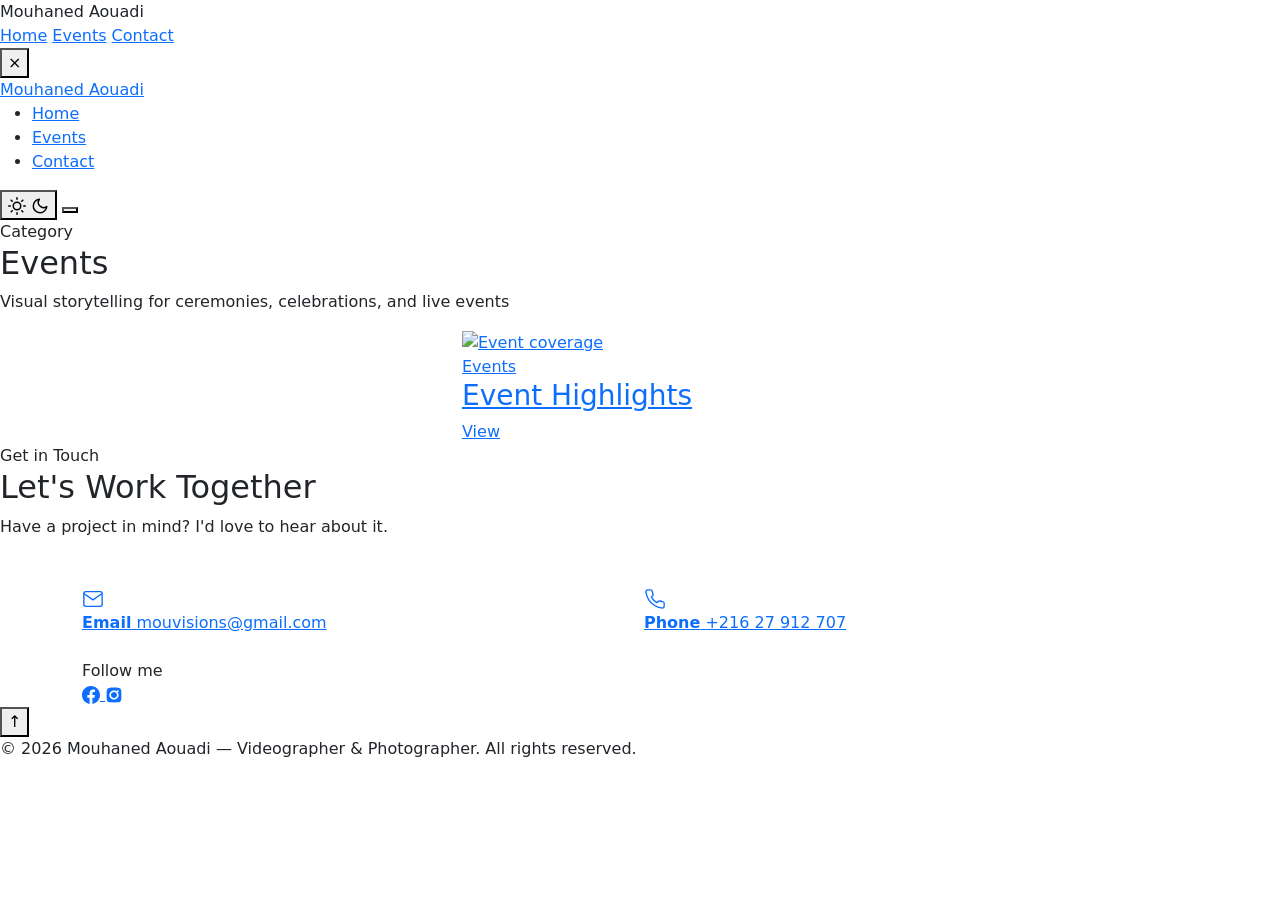
==== events/index.html @ cae4a829 "aaaaaaaa" ====
<!DOCTYPE html>
<html lang="en">

<head>
    <meta charset="UTF-8">
    <meta name="viewport" content="width=device-width, initial-scale=1.0">
    <title>Events — Mouhaned Aouadi</title>
    <meta name="description" content="Events portfolio of Mouhaned Aouadi — videographer and photographer.">
    <link rel="preconnect" href="https://fonts.googleapis.com">
    <link rel="preconnect" href="https://fonts.gstatic.com" crossorigin>
    <link href="https://fonts.googleapis.com/css2?family=Inter:wght@300;400;500;600;700;800&display=swap" rel="stylesheet">
    <link rel="stylesheet" href="https://cdn.jsdelivr.net/npm/bootstrap@5.3.3/dist/css/bootstrap.min.css">
    <link rel="stylesheet" href="style.css">
</head>

<body>
    <div class="theme-transition" id="themeTransition"></div>
    <div class="loading-overlay" id="loadingOverlay">
        <div class="loading-logo">Mouhaned Aouadi</div>
        <div class="loading-bar-container">
            <div class="loading-bar"></div>
        </div>
    </div>

    <div class="mobile-nav" id="mobileNav">
        <a href="./" class="mobile-nav-link">Home</a>
        <a href="#category" class="mobile-nav-link">Events</a>
        <a href="#contact" class="mobile-nav-link">Contact</a>
    </div>

    <!-- Lightbox -->
    <div class="lightbox" id="lightbox" role="dialog" aria-label="Image viewer">
        <button class="lightbox-close" aria-label="Close">&times;</button>
        <img class="lightbox-image" src="" alt="">
    </div>

    <header id="header">
        <nav>
            <a href="./" class="logo" id="logoLink">Mouhaned Aouadi</a>
            <ul class="nav-links">
                <li><a href="./">Home</a></li>
                <li><a href="#category" class="active">Events</a></li>
                <li><a href="#contact">Contact</a></li>
            </ul>
            <div class="nav-right">
                <button class="theme-toggle" id="themeToggle" aria-label="Toggle theme">
                    <svg class="icon-sun" width="18" height="18" viewBox="0 0 24 24" fill="none" stroke="currentColor" stroke-width="2" stroke-linecap="round" stroke-linejoin="round">
                        <circle cx="12" cy="12" r="5"/>
                        <path d="M12 1v2M12 21v2M4.22 4.22l1.42 1.42M18.36 18.36l1.42 1.42M1 12h2M21 12h2M4.22 19.78l1.42-1.42M18.36 5.64l1.42-1.42"/>
                    </svg>
                    <svg class="icon-moon" width="18" height="18" viewBox="0 0 24 24" fill="none" stroke="currentColor" stroke-width="2" stroke-linecap="round" stroke-linejoin="round">
                        <path d="M21 12.79A9 9 0 1 1 11.21 3 7 7 0 0 0 21 12.79z"/>
                    </svg>
                </button>
                <button class="hamburger" id="hamburger" aria-label="Menu">
                    <span></span>
                    <span></span>
                    <span></span>
                </button>
            </div>
        </nav>
    </header>

    <section class="gallery" id="category">
        <div class="section-header">
            <span class="section-label">Category</span>
            <h2 class="section-title">Events</h2>
            <p class="gallery-subtitle">Visual storytelling for ceremonies, celebrations, and live events</p>
        </div>

        <div class="container">
            <div class="row row-cols-1 row-cols-md-2 row-cols-lg-3 g-4 justify-content-center">
                <div class="col">
                    <div class="gallery-item">
                        <a href="#" class="gallery-link">
                            <div class="gallery-image-container">
                                <img src="https://i.pinimg.com/736x/38/4c/81/384c819f07364daa882339e1074dc374.jpg" alt="Event coverage"
                                    loading="lazy">
                                <div class="photo-badge">Events</div>
                            </div>
                            <div class="gallery-info">
                                <h3>Event Highlights</h3>
                                <div class="gallery-button">View</div>
                            </div>
                        </a>
                    </div>
                </div>
            </div>
        </div>
    </section>

    <section class="contact" id="contact">
        <div class="contact-content">
            <div class="section-header" style="margin-bottom: 3rem;">
                <span class="section-label">Get in Touch</span>
                <h2 class="section-title">Let's Work Together</h2>
                <p class="gallery-subtitle">Have a project in mind? I'd love to hear about it.</p>
            </div>
        </div>
        <div class="container">
            <div class="row row-cols-1 row-cols-sm-2 row-cols-lg-2 g-2 justify-content-center mb-4">
                <div class="col">
                    <a href="mailto:mouvisions@gmail.com" class="contact-card-link">
                        <div class="contact-card">
                            <div class="contact-card-icon">
                                <svg width="22" height="22" viewBox="0 0 24 24" fill="none" stroke="currentColor" stroke-width="1.5">
                                    <path d="M4 4h16c1.1 0 2 .9 2 2v12c0 1.1-.9 2-2 2H4c-1.1 0-2-.9-2-2V6c0-1.1.9-2 2-2z" />
                                    <polyline points="22,6 12,13 2,6" />
                                </svg>
                            </div>
                            <div class="contact-card-text">
                                <strong>Email</strong>
                                <span>mouvisions@gmail.com</span>
                            </div>
                        </div>
                    </a>
                </div>
                <div class="col">
                    <a href="tel:+21627912707" class="contact-card-link">
                        <div class="contact-card">
                            <div class="contact-card-icon">
                                <svg width="22" height="22" viewBox="0 0 24 24" fill="none" stroke="currentColor" stroke-width="1.5">
                                    <path d="M22 16.92v3a2 2 0 0 1-2.18 2 19.79 19.79 0 0 1-8.63-3.07 19.5 19.5 0 0 1-6-6 19.79 19.79 0 0 1-3.07-8.67A2 2 0 0 1 4.11 2h3a2 2 0 0 1 2 1.72 12.84 12.84 0 0 0 .7 2.81 2 2 0 0 1-.45 2.11L8.09 9.91a16 16 0 0 0 6 6l1.27-1.27a2 2 0 0 1 2.11-.45 12.84 12.84 0 0 0 2.81.7A2 2 0 0 1 22 16.92z" />
                                </svg>
                            </div>
                            <div class="contact-card-text">
                                <strong>Phone</strong>
                                <span>+216 27 912 707</span>
                            </div>
                        </div>
                    </a>
                </div>
            </div>
            <div class="contact-social-row">
                <span>Follow me</span>
                <div class="contact-social-icons">
                    <a href="https://www.facebook.com/profile.php?id=100044547484565" class="social-link facebook" title="Facebook" target="_blank" rel="noopener">
                        <svg width="18" height="18" viewBox="0 0 24 24" fill="currentColor">
                            <path d="M24 12.073c0-6.627-5.373-12-12-12s-12 5.373-12 12c0 5.99 4.388 10.954 10.125 11.854v-8.385H7.078v-3.47h3.047V9.43c0-3.007 1.792-4.669 4.533-4.669 1.312 0 2.686.235 2.686.235v2.953H15.83c-1.491 0-1.956.925-1.956 1.874v2.25h3.328l-.532 3.47h-2.796v8.385C19.612 23.027 24 18.062 24 12.073z" />
                        </svg>
                    </a>
                    <a href="https://www.instagram.com/mouhanedaouadi/" class="social-link instagram" title="Instagram" target="_blank" rel="noopener">
                        <svg width="18" height="18" viewBox="0 0 24 24" fill="currentColor">
                            <path d="M12 2.163c3.204 0 3.584.012 4.85.07 3.252.148 4.771 1.691 4.919 4.919.058 1.265.069 1.645.069 4.849 0 3.205-.012 3.584-.069 4.849-.149 3.225-1.664 4.771-4.919 4.919-1.266.058-1.644.07-4.85.07-3.204 0-3.584-.012-4.849-.07-3.26-.149-4.771-1.699-4.919-4.92-.058-1.265-.07-1.644-.07-4.849 0-3.204.013-3.583.07-4.849.149-3.227 1.664-4.771 4.919-4.919 1.266-.057 1.645-.069 4.849-.069zM12 5.838c-3.403 0-6.162 2.759-6.162 6.162S8.597 18.163 12 18.163 18.163 15.403 18.163 12 15.403 5.838 12 5.838zM12 16c-2.209 0-4-1.791-4-4s1.791-4 4-4 4 1.791 4 4-1.791 4-4 4zm4.756-10.327c-.796 0-1.44.645-1.44 1.44s.644 1.44 1.44 1.44c.795 0 1.44-.645 1.44-1.44s-.645-1.44-1.44-1.44z" />
                        </svg>
                    </a>
                </div>
            </div>
        </div>
    </section>

    <div class="toast" id="toast"></div>
    <button class="scroll-top" id="scrollTop" aria-label="Back to top">↑</button>

    <footer>
        <p>&copy; 2026 <span>Mouhaned Aouadi</span> — Videographer &amp; Photographer. All rights reserved.</p>
    </footer>

    <script src="https://cdn.jsdelivr.net/npm/bootstrap@5.3.3/dist/js/bootstrap.bundle.min.js"></script>
    <script src="main.js" defer></script>
</body>

</html>
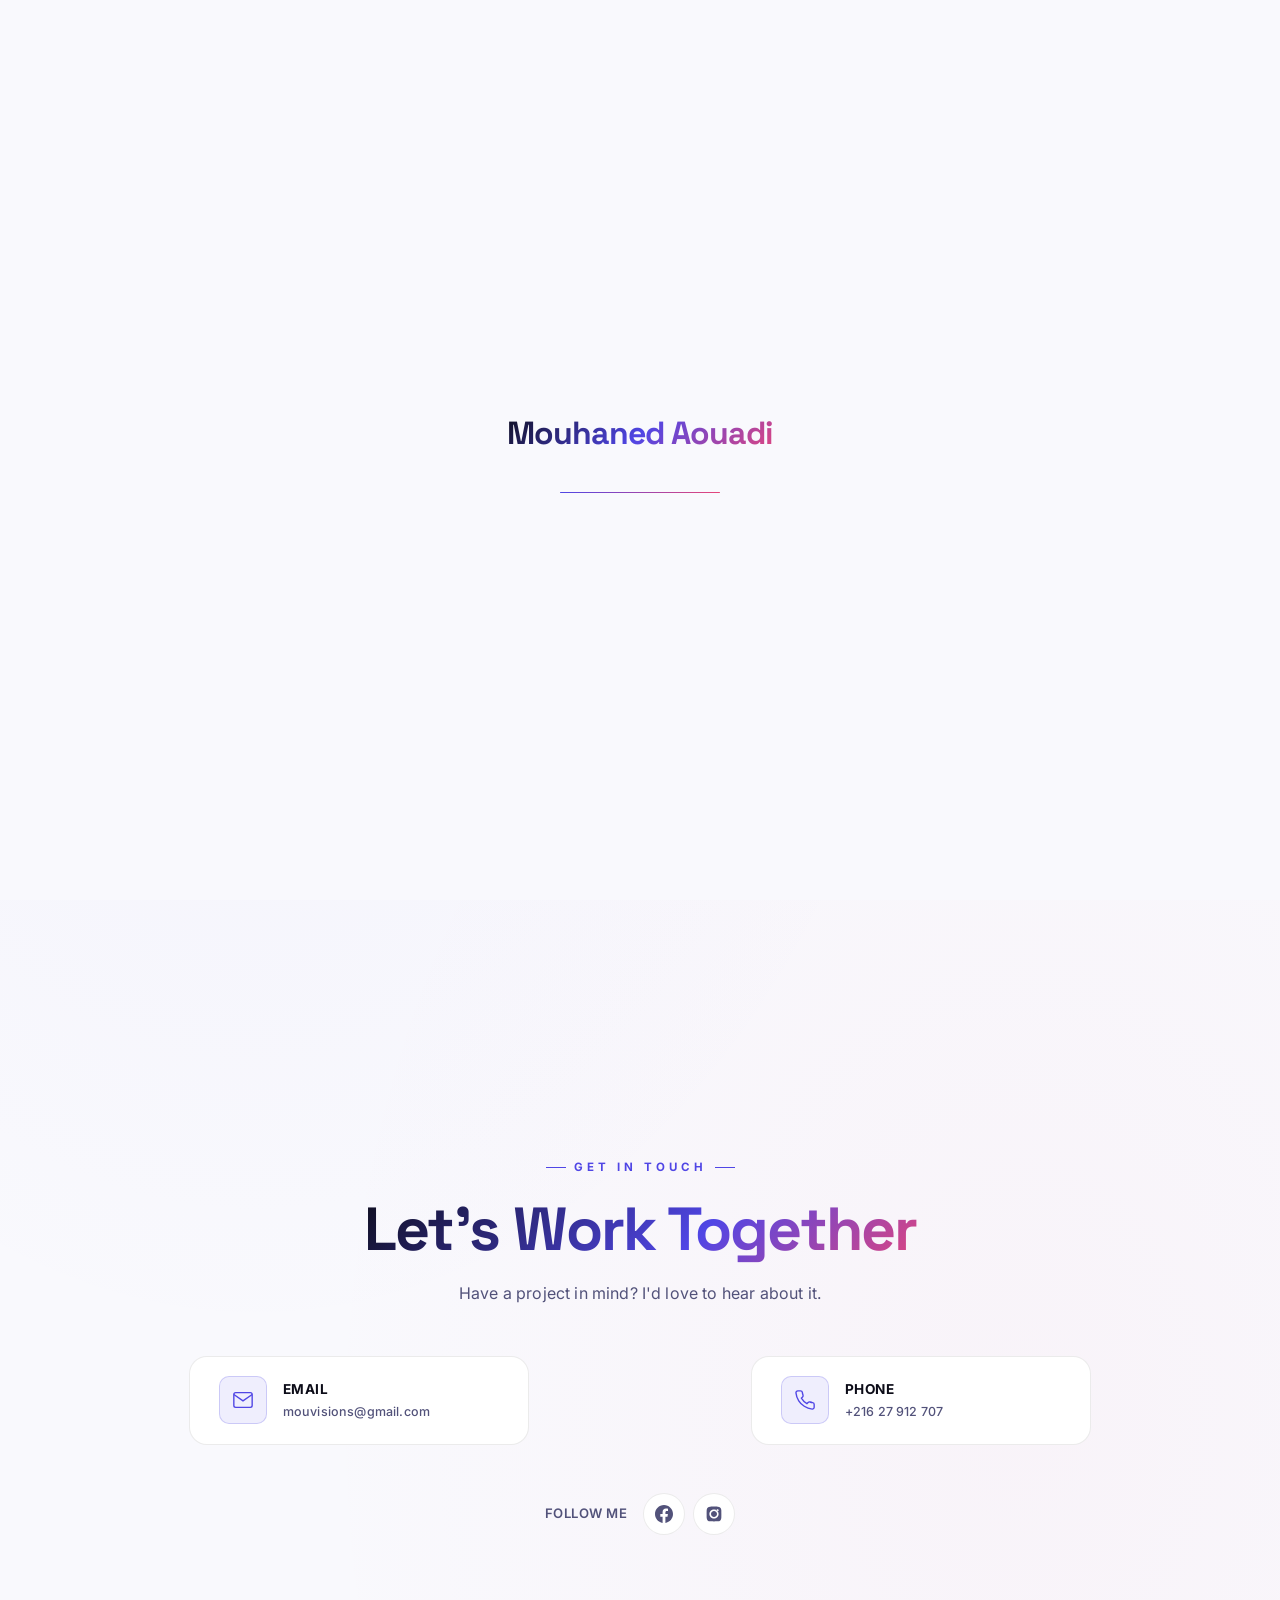
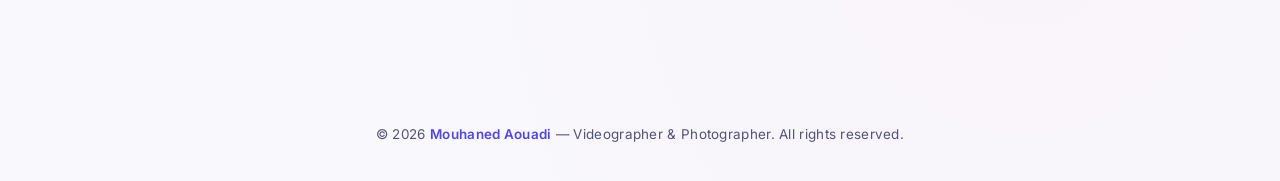
==== commit 3f3ed024: "66" ====
--- a/events/index.html
+++ b/events/index.html
@@ -10,7 +10,7 @@
     <link rel="preconnect" href="https://fonts.gstatic.com" crossorigin>
     <link href="https://fonts.googleapis.com/css2?family=Inter:wght@300;400;500;600;700;800&display=swap" rel="stylesheet">
     <link rel="stylesheet" href="https://cdn.jsdelivr.net/npm/bootstrap@5.3.3/dist/css/bootstrap.min.css">
-    <link rel="stylesheet" href="style.css">
+    <link rel="stylesheet" href="/style.css">
 </head>
 
 <body>
@@ -157,7 +157,7 @@
     </footer>
 
     <script src="https://cdn.jsdelivr.net/npm/bootstrap@5.3.3/dist/js/bootstrap.bundle.min.js"></script>
-    <script src="main.js" defer></script>
+    <script src="/main.js" defer></script>
 </body>
 
 </html>
--- a/style.css
+++ b/style.css
@@ -0,0 +1,1802 @@
+﻿@import url('https://fonts.googleapis.com/css2?family=Inter:wght@300;400;500;600;700;800;900&family=Space+Grotesk:wght@400;500;600;700&display=swap');
+
+*,
+*::before,
+*::after {
+    margin: 0;
+    padding: 0;
+    box-sizing: border-box;
+}
+
+:root {
+    --bg-primary: #000000;
+    --bg-secondary: #0a0f1a;
+    --bg-card: rgba(7, 11, 18, 0.65);
+    --bg-glass: rgba(7, 11, 18, 0.65);
+    --bg-gradient: linear-gradient(135deg, #0a0f1a 0%, #000000 100%);
+    --bg-card-gradient: linear-gradient(135deg, rgba(10, 15, 26, 0.55), var(--bg-card) 45%);
+    --text-primary: #eeeef8;
+    --text-secondary: #72728e;
+    --text-muted: #38384e;
+    --accent: #6C63FF;
+    --accent-hover: #8b85ff;
+    --accent-glow: rgba(108, 99, 255, 0.45);
+    --accent-soft: rgba(108, 99, 255, 0.1);
+    --accent-2: #ff6b9d;
+    --accent-2-glow: rgba(255, 107, 157, 0.35);
+    --border: rgba(255, 255, 255, 0.065);
+    --border-accent: rgba(108, 99, 255, 0.38);
+    --shadow: rgba(0, 0, 0, 0.85);
+    --transition: 0.42s cubic-bezier(0.25, 0.46, 0.45, 0.94);
+    --transition-fast: 0.28s cubic-bezier(0.25, 0.46, 0.45, 0.94);
+    --transition-spring: 0.65s cubic-bezier(0.34, 1.56, 0.64, 1);
+    --ease-smooth: cubic-bezier(0.22, 1, 0.36, 1);
+    --radius: 18px;
+    --radius-sm: 10px;
+    --radius-lg: 28px;
+}
+
+.light-mode {
+    --bg-primary: #f9f9fd;
+    --bg-secondary: #f1f1f8;
+    --bg-card: #ffffff;
+    --bg-glass: rgba(249, 249, 253, 0.85);
+    --bg-gradient: radial-gradient(ellipse at 20% 20%, rgba(80, 70, 229, 0.04) 0%, transparent 50%),
+                   radial-gradient(ellipse at 80% 80%, rgba(230, 69, 122, 0.03) 0%, transparent 50%),
+                   var(--bg-primary);
+    --bg-card-gradient: var(--bg-card);
+    --text-primary: #0c0c18;
+    --text-secondary: #52527a;
+    --text-muted: #a8a8c0;
+    --accent: #5046e5;
+    --accent-hover: #6C63FF;
+    --accent-glow: rgba(80, 70, 229, 0.28);
+    --accent-soft: rgba(80, 70, 229, 0.09);
+    --accent-2: #e6457a;
+    --accent-2-glow: rgba(230, 69, 122, 0.22);
+    --border: rgba(0, 0, 0, 0.08);
+    --border-accent: rgba(80, 70, 229, 0.22);
+    --shadow: rgba(0, 0, 0, 0.1);
+}
+
+.light-mode .logo {
+    color: #0c0c18;
+}
+
+.light-mode .nav-links a {
+    text-shadow: none;
+}
+
+.light-mode .nav-links a:hover {
+    background: rgba(80, 70, 229, 0.08);
+    color: #0c0c18;
+}
+
+.light-mode .nav-links a.active {
+    color: #ffffff;
+    background: var(--accent);
+    box-shadow: 0 4px 20px var(--accent-glow);
+}
+
+html {
+    scroll-behavior: smooth;
+    scroll-padding-top: 80px;
+}
+
+body {
+    font-family: 'Inter', -apple-system, BlinkMacSystemFont, sans-serif;
+    background: var(--bg-gradient);
+    color: var(--text-primary);
+    line-height: 1.65;
+    overflow-x: hidden;
+    transition: background-color 0.7s cubic-bezier(0.22, 1, 0.36, 1), color 0.7s cubic-bezier(0.22, 1, 0.36, 1);
+    -webkit-font-smoothing: antialiased;
+    -moz-osx-font-smoothing: grayscale;
+    letter-spacing: 0.01em;
+}
+
+/* ── NOISE TEXTURE OVERLAY ── */
+body::before {
+    content: '';
+    position: fixed;
+    inset: 0;
+    background-image: url("data:image/svg+xml,%3Csvg viewBox='0 0 256 256' xmlns='http://www.w3.org/2000/svg'%3E%3Cfilter id='noise'%3E%3CfeTurbulence type='fractalNoise' baseFrequency='0.9' numOctaves='4' stitchTiles='stitch'/%3E%3C/filter%3E%3Crect width='100%25' height='100%25' filter='url(%23noise)' opacity='0.04'/%3E%3C/svg%3E");
+    pointer-events: none;
+    z-index: 9999;
+    opacity: 0.4;
+}
+
+/* ── GLOBAL GRID BACKGROUND ── */
+body::after {
+    content: '';
+    position: fixed;
+    inset: 0;
+    background-image:
+        linear-gradient(rgba(108, 99, 255, 0.03) 1px, transparent 1px),
+        linear-gradient(90deg, rgba(108, 99, 255, 0.03) 1px, transparent 1px);
+    background-size: 80px 80px;
+    pointer-events: none;
+    z-index: 0;
+}
+
+@media (hover: none) and (pointer: coarse) {
+    .gallery-item:hover,
+    .service-card:hover,
+    .social-link:hover,
+    .contact-link:hover,
+    .contact-card:hover {
+        transform: none;
+    }
+    .gallery-item:active {
+        transform: scale(0.98);
+    }
+}
+
+/* ── LOADING ── */
+.loading-overlay {
+    position: fixed;
+    inset: 0;
+    background: var(--bg-primary);
+    display: flex;
+    flex-direction: column;
+    align-items: center;
+    justify-content: center;
+    z-index: 99990;
+    transition: opacity 0.6s ease, visibility 0.6s;
+    gap: 2rem;
+}
+
+.loading-overlay.hidden {
+    opacity: 0;
+    visibility: hidden;
+    pointer-events: none;
+}
+
+.loading-logo {
+    font-family: 'Space Grotesk', sans-serif;
+    font-size: 2rem;
+    font-weight: 700;
+    background: linear-gradient(135deg, var(--text-primary) 0%, var(--accent) 50%, var(--accent-2) 100%);
+    -webkit-background-clip: text;
+    -webkit-text-fill-color: transparent;
+    background-clip: text;
+    letter-spacing: -1px;
+}
+
+.loading-bar-container {
+    width: 160px;
+    height: 1px;
+    background: var(--border);
+    border-radius: 2px;
+    overflow: hidden;
+}
+
+.loading-bar {
+    height: 100%;
+    width: 100%;
+    background: linear-gradient(90deg, var(--accent), var(--accent-2));
+}
+
+/* ── HEADER (Liquid Glass) ── */
+header {
+    position: fixed;
+    top: 0;
+    left: 0;
+    right: 0;
+    z-index: 1000;
+    padding: 1.1rem 0;
+    transition: padding var(--transition);
+    will-change: padding;
+}
+
+/* Card-style substrate */
+header::before {
+    content: '';
+    position: absolute;
+    inset: 0;
+    background: var(--bg-card-gradient);
+    border-bottom: 1px solid var(--border);
+    z-index: -2;
+}
+
+header.scrolled {
+    padding: 0.65rem 0;
+}
+
+header.scrolled::before {
+    border-bottom-color: var(--border-accent);
+    box-shadow: 0 4px 30px rgba(0, 0, 0, 0.12);
+}
+
+nav {
+    max-width: 1200px;
+    margin: 0 auto;
+    display: flex;
+    justify-content: space-between;
+    align-items: center;
+    padding: 0 2.5rem;
+    gap: 1rem;
+    position: relative;
+    z-index: 1;
+}
+
+.logo {
+    font-family: 'Space Grotesk', sans-serif;
+    font-size: 1.45rem;
+    font-weight: 800;
+    color: var(--text-primary);
+    text-decoration: none;
+    letter-spacing: -0.6px;
+    flex-shrink: 0;
+    transition: filter 0.35s cubic-bezier(0.25, 0.46, 0.45, 0.94),
+                transform 0.35s cubic-bezier(0.25, 0.46, 0.45, 0.94);
+    text-shadow: 0 0 20px rgba(0, 0, 0, 0.3);
+}
+
+.logo:hover {
+    filter: drop-shadow(0 0 20px var(--accent-glow));
+    transform: translateY(-2px) scale(1.04);
+}
+
+.nav-links {
+    display: flex;
+    list-style: none;
+    gap: 0.25rem;
+    align-items: center;
+}
+
+.nav-links a {
+    color: var(--text-secondary);
+    text-decoration: none;
+    font-weight: 500;
+    font-size: 0.9rem;
+    padding: 0.5rem 1.1rem;
+    transition: color var(--transition), background var(--transition);
+    letter-spacing: 0.1px;
+    text-shadow: 0 1px 8px rgba(0, 0, 0, 0.15);
+    border-radius: 50px;
+}
+
+.nav-links a:hover {
+    color: var(--text-primary);
+    background: var(--accent-soft);
+}
+
+.nav-links a.active {
+    color: #ffffff;
+    background: var(--accent);
+    box-shadow: 0 4px 20px var(--accent-glow);
+}
+
+.nav-right {
+    display: flex;
+    align-items: center;
+    gap: 0.75rem;
+}
+
+.theme-toggle {
+    display: flex;
+    align-items: center;
+    justify-content: center;
+    width: 38px;
+    height: 38px;
+    background: var(--accent);
+    border: 1px solid var(--accent);
+    color: #ffffff;
+    border-radius: 50%;
+    transition: background var(--transition),
+                color var(--transition),
+                border-color var(--transition),
+                box-shadow var(--transition),
+                transform var(--transition);
+    cursor: pointer;
+    position: relative;
+}
+
+.theme-toggle:hover {
+    background: var(--accent-hover);
+    border-color: var(--accent-hover);
+    color: #ffffff;
+    box-shadow: 0 6px 24px var(--accent-glow);
+    transform: translateY(-3px) scale(1.04);
+}
+
+.theme-toggle svg {
+    position: absolute;
+    top: 50%;
+    left: 50%;
+    transform: translate(-50%, -50%);
+}
+
+.theme-toggle .icon-sun {
+    display: none;
+}
+
+.theme-toggle .icon-moon {
+    display: block;
+}
+
+.theme-toggle.show-sun .icon-sun {
+    display: block;
+}
+
+.theme-toggle.show-sun .icon-moon {
+    display: none;
+}
+
+.theme-toggle:hover {
+    background: var(--accent);
+    color: #ffffff;
+    border-color: var(--accent);
+    box-shadow: 0 6px 24px var(--accent-glow);
+    transform: translateY(-3px) scale(1.04);
+}
+
+.theme-toggle .icon-sun {
+    display: none;
+}
+
+.theme-toggle .icon-moon {
+    display: block;
+}
+
+.theme-toggle svg {
+    transition: opacity 0.35s ease, transform 0.35s ease;
+}
+
+/* ── HAMBURGER ── */
+.hamburger {
+    display: none;
+    flex-direction: column;
+    gap: 5px;
+    background: none;
+    border: none;
+    padding: 8px;
+    border-radius: 10px;
+    transition: background var(--transition-fast);
+}
+
+.hamburger:hover {
+    background: var(--accent-soft);
+}
+
+.hamburger span {
+    display: block;
+    width: 22px;
+    height: 1.5px;
+    background: var(--text-primary);
+    border-radius: 2px;
+    transition: all 0.35s cubic-bezier(0.4, 0, 0.2, 1);
+    transform-origin: center;
+}
+
+.hamburger.open span:nth-child(1) {
+    transform: translateY(6.5px) rotate(45deg);
+}
+
+.hamburger.open span:nth-child(2) {
+    opacity: 0;
+    transform: scaleX(0);
+}
+
+.hamburger.open span:nth-child(3) {
+    transform: translateY(-6.5px) rotate(-45deg);
+}
+
+/* ── MOBILE NAV ── */
+.mobile-nav {
+    position: fixed;
+    inset: 0;
+    background: var(--bg-primary);
+    z-index: 999;
+    display: flex;
+    flex-direction: column;
+    align-items: center;
+    justify-content: center;
+    gap: 2.5rem;
+    opacity: 0;
+    visibility: hidden;
+    transform: translateY(-28px) scale(0.97);
+    transition: opacity 0.55s cubic-bezier(0.22, 1, 0.36, 1),
+                visibility 0.55s,
+                transform 0.55s cubic-bezier(0.22, 1, 0.36, 1);
+}
+
+.mobile-nav.open {
+    opacity: 1;
+    visibility: visible;
+    transform: translateY(0) scale(1);
+}
+
+.mobile-nav a {
+    color: var(--text-primary);
+    text-decoration: none;
+    font-family: 'Space Grotesk', sans-serif;
+    font-size: 2.5rem;
+    font-weight: 700;
+    letter-spacing: -1px;
+    transition: color var(--transition),
+                transform var(--transition),
+                text-shadow var(--transition);
+    position: relative;
+}
+
+.mobile-nav a::after {
+    content: '';
+    position: absolute;
+    bottom: -4px;
+    left: 0;
+    width: 0;
+    height: 2px;
+    background: linear-gradient(90deg, var(--accent), var(--accent-2));
+    transition: width var(--transition-spring);
+    transform: translateX(10px);
+    text-shadow: 0 0 30px var(--accent-glow);
+}
+
+.mobile-nav a:hover::after {
+    width: 100%;
+}
+
+/* ── ABOUT / HERO ── */
+.about {
+    display: flex;
+    align-items: center;
+    padding: 10rem 0 7rem;
+    position: relative;
+    overflow: hidden;
+}
+
+.about-content {
+    max-width: 1200px;
+    margin: 0 auto;
+    padding: 0 2.5rem;
+    display: grid;
+    grid-template-columns: 1fr 1fr;
+    gap: 6rem;
+    align-items: center;
+    position: relative;
+    z-index: 2;
+}
+
+.about-eyebrow {
+    display: inline-flex;
+    align-items: center;
+    gap: 0.6rem;
+    font-size: 0.75rem;
+    font-weight: 600;
+    letter-spacing: 3px;
+    text-transform: uppercase;
+    color: var(--accent);
+    margin-bottom: 1.5rem;
+}
+
+.about-eyebrow::before {
+    content: '';
+    display: block;
+    width: 24px;
+    height: 1px;
+    background: var(--accent);
+}
+
+.about-text h2 {
+    font-family: 'Space Grotesk', sans-serif;
+    font-size: clamp(3rem, 6.5vw, 5rem);
+    font-weight: 700;
+    letter-spacing: -2.5px;
+    line-height: 1.02;
+    margin-bottom: 1.8rem;
+    color: var(--text-primary);
+}
+
+.about-text h2 .highlight {
+    background: linear-gradient(135deg, var(--accent) 0%, var(--accent-2) 100%);
+    -webkit-background-clip: text;
+    -webkit-text-fill-color: transparent;
+    background-clip: text;
+    white-space: nowrap;
+}
+
+.about-text p {
+    font-size: 1.08rem;
+    color: var(--text-secondary);
+    margin-bottom: 0.8rem;
+    line-height: 1.7;
+    max-width: 480px;
+}
+
+.skills {
+    display: flex;
+    gap: 0.5rem;
+    flex-wrap: wrap;
+    margin-bottom: 2.5rem;
+}
+
+.skill-tag {
+    background: var(--accent-soft);
+    color: var(--accent);
+    border: 1px solid var(--border-accent);
+    padding: 0.4rem 1rem;
+    border-radius: 50px;
+    font-size: 0.78rem;
+    font-weight: 600;
+    letter-spacing: 0.3px;
+    transition: background var(--transition-spring),
+                color var(--transition-spring),
+                border-color var(--transition-spring),
+                transform var(--transition-spring),
+                box-shadow var(--transition-spring),
+                letter-spacing var(--transition-spring);
+}
+
+.skill-tag:hover {
+    background: var(--accent);
+    color: white;
+    border-color: var(--accent);
+    transform: translateY(-5px) scale(1.08);
+    box-shadow: 0 12px 28px var(--accent-glow), 0 0 0 3px var(--accent-soft);
+    letter-spacing: 0.8px;
+}
+
+.about-cta {
+    display: inline-flex;
+    align-items: center;
+    gap: 0.6rem;
+    background: linear-gradient(135deg, var(--accent), var(--accent-2));
+    color: white;
+    padding: 0.9rem 2.2rem;
+    border-radius: 50px;
+    text-decoration: none;
+    font-weight: 700;
+    font-size: 0.95rem;
+    transition: transform 0.42s cubic-bezier(0.25, 0.46, 0.45, 0.94),
+                box-shadow 0.42s cubic-bezier(0.25, 0.46, 0.45, 0.94);
+    position: relative;
+    overflow: hidden;
+}
+
+.about-cta::before {
+    content: '';
+    position: absolute;
+    inset: 0;
+    background: linear-gradient(135deg, var(--accent-2), var(--accent));
+    opacity: 0;
+    transition: opacity 0.42s cubic-bezier(0.25, 0.46, 0.45, 0.94);
+}
+
+.about-cta:hover {
+    transform: translateY(-6px) scale(1.03);
+    box-shadow: 0 24px 56px var(--accent-glow), 0 0 0 5px var(--accent-soft);
+}
+
+.about-cta:hover::before {
+    opacity: 1;
+}
+
+.about-cta:hover svg {
+    transform: translateX(5px);
+}
+
+.about-cta svg {
+    transition: transform var(--transition);
+}
+
+.about-cta span,
+.about-cta svg {
+    position: relative;
+    z-index: 1;
+}
+
+/* Profile image */
+.about-image {
+    position: relative;
+    width: 400px;
+    height: 400px;
+    margin: 0 auto;
+}
+
+.about-image-ring {
+    position: absolute;
+    inset: -6px;
+    border-radius: 50%;
+    background: conic-gradient(var(--accent), var(--accent-2), var(--accent));
+    filter: blur(1px);
+    transition: filter 0.6s ease;
+}
+
+.about-image-ring-2 {
+    position: absolute;
+    inset: -2px;
+    border-radius: 50%;
+    background: var(--bg-primary);
+}
+
+.about-image-inner {
+    position: absolute;
+    inset: 6px;
+    border-radius: 50%;
+    overflow: hidden;
+    background: var(--bg-card);
+    z-index: 1;
+}
+
+.about-image-inner img {
+    width: 100%;
+    height: 100%;
+    object-fit: cover;
+    transition: transform 1s cubic-bezier(0.22, 1, 0.36, 1),
+        filter 1s cubic-bezier(0.22, 1, 0.36, 1);
+    filter: brightness(0.9) saturate(0.85);
+}
+
+.about-image {
+    position: relative;
+    width: 400px;
+    height: 400px;
+    margin: 0 auto;
+    transition: filter 0.55s cubic-bezier(0.22, 1, 0.36, 1),
+                transform 0.55s cubic-bezier(0.22, 1, 0.36, 1);
+}
+
+.about-image:hover {
+    filter: drop-shadow(0 0 60px var(--accent-glow)) drop-shadow(0 0 24px var(--accent-2-glow));
+}
+
+.about-image:hover .about-image-inner img {
+    transform: scale(1.09);
+    filter: brightness(1.08) saturate(1.25);
+}
+
+.about-image:hover .about-image-ring {
+    filter: blur(3px) brightness(1.8);
+}
+
+
+
+/* ── STATS ── */
+.stats {
+    padding: 7rem 2.5rem;
+    background: transparent;
+    position: relative;
+    overflow: hidden;
+}
+
+.stats::before {
+    content: '';
+    position: absolute;
+    top: 50%;
+    left: 50%;
+    transform: translate(-50%, -50%);
+    width: 600px;
+    height: 200px;
+    background: radial-gradient(ellipse, var(--accent-soft) 0%, transparent 70%);
+    pointer-events: none;
+}
+
+.stats-grid {
+    position: relative;
+    z-index: 1;
+}
+
+.stat-item {
+    padding: 2.5rem 1rem;
+    border-radius: var(--radius);
+    border: 1px solid var(--border);
+    background: var(--bg-card-gradient);
+    transition: transform var(--transition-spring), box-shadow var(--transition), border-color var(--transition);
+    position: relative;
+    overflow: hidden;
+    cursor: default;
+}
+
+.stat-item::before {
+    content: '';
+    position: absolute;
+    inset: 0;
+    background: linear-gradient(135deg, var(--accent-soft) 0%, transparent 60%);
+    opacity: 0;
+    transition: opacity var(--transition);
+}
+
+.stat-item::after {
+    content: '';
+    position: absolute;
+    bottom: 0;
+    left: 0;
+    right: 0;
+    height: 2px;
+    background: linear-gradient(90deg, var(--accent), var(--accent-2));
+    transform: scaleX(0);
+    transform-origin: left;
+    transition: transform var(--transition-spring);
+}
+
+.stat-item:hover {
+    transform: translateY(-10px) scale(1.02);
+    border-color: var(--border-accent);
+    box-shadow: 0 24px 52px var(--shadow), 0 0 0 1px var(--border-accent), 0 0 36px var(--accent-soft);
+}
+
+.stat-item:hover::before {
+    opacity: 1;
+}
+
+.stat-number {
+    font-family: 'Space Grotesk', sans-serif;
+    font-size: 3.2rem;
+    font-weight: 700;
+    letter-spacing: -2.5px;
+    background: linear-gradient(135deg, var(--accent), var(--accent-2));
+    -webkit-background-clip: text;
+    -webkit-text-fill-color: transparent;
+    background-clip: text;
+    line-height: 1;
+    margin-bottom: 0.6rem;
+    position: relative;
+    z-index: 1;
+    transition: transform var(--transition-spring);
+    display: block;
+}
+
+.stat-label {
+    font-size: 0.78rem;
+    color: var(--text-secondary);
+    font-weight: 500;
+    letter-spacing: 1px;
+    text-transform: uppercase;
+    position: relative;
+    z-index: 1;
+}
+
+/* ── GALLERY ── */
+.gallery {
+    padding: 9rem 2.5rem;
+}
+
+.section-header {
+    text-align: center;
+    margin-bottom: 5rem;
+}
+
+.section-label {
+    display: inline-flex;
+    align-items: center;
+    gap: 0.5rem;
+    font-size: 0.72rem;
+    font-weight: 700;
+    letter-spacing: 4px;
+    text-transform: uppercase;
+    color: var(--accent);
+    margin-bottom: 1.2rem;
+}
+
+.section-label::before,
+.section-label::after {
+    content: '';
+    display: block;
+    width: 20px;
+    height: 1px;
+    background: var(--accent);
+}
+
+.section-title {
+    font-family: 'Space Grotesk', sans-serif;
+    font-size: clamp(2.4rem, 5vw, 3.8rem);
+    font-weight: 700;
+    letter-spacing: -1.8px;
+    background: linear-gradient(135deg, var(--text-primary) 0%, var(--accent) 60%, var(--accent-2) 100%);
+    -webkit-background-clip: text;
+    -webkit-text-fill-color: transparent;
+    background-clip: text;
+    margin-bottom: 1rem;
+    line-height: 1.1;
+}
+
+.gallery-subtitle {
+    font-size: 1rem;
+    color: var(--text-secondary);
+    max-width: 480px;
+    margin: 0 auto;
+    line-height: 1.8;
+}
+
+.gallery-link {
+    text-decoration: none;
+    color: inherit;
+    display: flex;
+    flex-direction: column;
+    height: 100%;
+}
+
+.gallery-grid {
+    /* layout handled by Bootstrap */
+}
+
+.gallery-item {
+    position: relative;
+    border-radius: var(--radius);
+    overflow: hidden;
+    border: 1px solid var(--border);
+    transition: transform var(--transition-spring), box-shadow var(--transition), border-color var(--transition);
+    aspect-ratio: 0.72;
+    display: flex;
+    flex-direction: column;
+}
+
+.gallery-item.visible {
+    opacity: 1;
+    transform: translateY(0);
+}
+
+.gallery-item {
+    position: relative;
+    border-radius: var(--radius);
+    overflow: hidden;
+    border: 1px solid var(--border);
+    background: var(--bg-card-gradient);
+    aspect-ratio: 0.72;
+    display: flex;
+    flex-direction: column;
+    opacity: 0;
+    transform: translateY(30px);
+    transition: opacity 0.7s cubic-bezier(0.22, 1, 0.36, 1),
+                transform 0.65s cubic-bezier(0.34, 1.56, 0.64, 1),
+                box-shadow var(--transition),
+                border-color var(--transition);
+}
+
+.gallery-item.visible {
+    opacity: 1;
+    transform: translateY(0) scale(1);
+}
+
+.gallery-item:hover {
+    transform: translateY(-14px) scale(1.02);
+    border-color: var(--border-accent);
+    box-shadow:
+        0 32px 64px var(--shadow),
+        0 0 0 1px var(--border-accent),
+        0 0 48px var(--accent-soft);
+}
+
+.gallery-item:hover .gallery-info h3 {
+    color: var(--accent);
+}
+
+.gallery-image-container {
+    position: relative;
+    overflow: hidden;
+    flex: 1;
+}
+
+.gallery-item img {
+    width: 100%;
+    height: 100%;
+    object-fit: cover;
+    transition: transform 0.65s cubic-bezier(0.22, 1, 0.36, 1),
+                filter 0.55s cubic-bezier(0.22, 1, 0.36, 1);
+    filter: saturate(0.85) brightness(0.9);
+}
+
+.gallery-item:hover img {
+    transform: scale(1.08);
+    filter: saturate(1.1) brightness(1.02);
+}
+
+.gallery-image-container::after {
+    content: '';
+    position: absolute;
+    inset: 0;
+    background: linear-gradient(to top, rgba(0, 0, 0, 0.6) 0%, rgba(0, 0, 0, 0.1) 40%, transparent 70%);
+    opacity: 0;
+    transition: opacity var(--transition);
+}
+
+.gallery-item:hover .gallery-image-container::after {
+    opacity: 1;
+}
+
+.photo-badge {
+    position: absolute;
+    top: 14px;
+    left: 14px;
+    background: rgba(0, 0, 0, 0.6);
+    backdrop-filter: blur(8px);
+    color: white;
+    padding: 0.3rem 0.8rem;
+    border-radius: 50px;
+    font-size: 0.68rem;
+    font-weight: 700;
+    text-transform: uppercase;
+    letter-spacing: 1px;
+    z-index: 3;
+    border: 1px solid rgba(255, 255, 255, 0.15);
+    transform: translateY(-6px);
+    opacity: 0;
+    transition: transform 0.42s cubic-bezier(0.34, 1.56, 0.64, 1),
+                opacity 0.35s cubic-bezier(0.25, 0.46, 0.45, 0.94);
+}
+
+.gallery-item:hover .photo-badge {
+    transform: translateY(0);
+    opacity: 1;
+}
+
+.gallery-info {
+    padding: 1.5rem;
+    background: transparent;
+    border-top: 1px solid var(--border);
+}
+
+.gallery-info h3 {
+    font-family: 'Space Grotesk', sans-serif;
+    font-size: 1.02rem;
+    font-weight: 600;
+    color: var(--text-primary);
+    margin-bottom: 1rem;
+    letter-spacing: -0.3px;
+    transition: color var(--transition);
+}
+
+.gallery-button {
+    display: inline-flex;
+    align-items: center;
+    justify-content: center;
+    gap: 0.5rem;
+    background: var(--accent-soft);
+    color: var(--accent);
+    border: 1px solid var(--border-accent);
+    padding: 0.6rem 1.1rem;
+    border-radius: 50px;
+    text-decoration: none;
+    font-weight: 700;
+    font-size: 0.8rem;
+    letter-spacing: 0.3px;
+    transition: background var(--transition),
+                color var(--transition),
+                border-color var(--transition),
+                box-shadow var(--transition),
+                transform var(--transition),
+                letter-spacing var(--transition);
+}
+
+.gallery-button:hover {
+    background: linear-gradient(135deg, var(--accent), var(--accent-2));
+    color: white;
+    border-color: transparent;
+    box-shadow: 0 10px 32px var(--accent-glow), 0 0 0 3px var(--accent-soft);
+    transform: translateY(-3px);
+    letter-spacing: 0.6px;
+}
+
+.gallery-button svg {
+    width: 13px;
+    height: 13px;
+    transition: transform var(--transition);
+}
+
+.gallery-button:hover svg {
+    transform: translateX(6px);
+}
+
+.gallery-description {
+    font-size: 0.82rem;
+    color: var(--text-secondary);
+    line-height: 1.6;
+    margin-bottom: 0.8rem;
+}
+
+/* ── CONTACT ── */
+.contact {
+    padding: 8rem 2.5rem;
+    text-align: center;
+    background: transparent;
+    position: relative;
+    overflow: hidden;
+}
+
+.contact-bg-orb {
+    position: absolute;
+    top: 50%;
+    left: 50%;
+    transform: translate(-50%, -50%);
+    width: 700px;
+    height: 400px;
+    background: radial-gradient(ellipse, var(--accent-soft) 0%, transparent 65%);
+    pointer-events: none;
+}
+
+.contact-content {
+    max-width: 580px;
+    margin: 0 auto 3rem;
+    position: relative;
+    z-index: 1;
+}
+
+.contact-cards {
+    position: relative;
+    z-index: 1;
+}
+
+.contact-card-link {
+    text-decoration: none;
+    color: inherit;
+}
+
+.contact-card {
+    display: flex;
+    align-items: center;
+    gap: 1rem;
+    background: var(--bg-card-gradient);
+    border: 1px solid var(--border);
+    border-radius: var(--radius);
+    padding: 1.2rem 1.8rem;
+    min-width: 240px;
+    transition: transform var(--transition-spring), border-color var(--transition), box-shadow var(--transition);
+    cursor: pointer;
+}
+
+.contact-card:hover {
+    transform: translateY(-6px);
+    border-color: var(--border-accent);
+    box-shadow: 0 16px 40px var(--shadow), 0 0 0 1px var(--border-accent);
+}
+
+.contact-card-icon {
+    width: 48px;
+    height: 48px;
+    border-radius: var(--radius-sm);
+    background: var(--accent-soft);
+    border: 1px solid var(--border-accent);
+    display: flex;
+    align-items: center;
+    justify-content: center;
+    color: var(--accent);
+    flex-shrink: 0;
+    transition: background var(--transition), color var(--transition), transform var(--transition-spring);
+}
+
+.contact-card:hover .contact-card-icon {
+    background: linear-gradient(135deg, var(--accent), var(--accent-2));
+    color: white;
+    transform: scale(1.1);
+}
+
+.contact-card-text {
+    text-align: left;
+}
+
+.contact-card-text strong {
+    display: block;
+    font-size: 0.75rem;
+    font-weight: 700;
+    color: var(--text-muted);
+    letter-spacing: 0.5px;
+    text-transform: uppercase;
+    margin-bottom: 0.15rem;
+}
+
+.contact-card-text span {
+    font-size: 0.92rem;
+    color: var(--text-primary);
+    font-weight: 500;
+}
+
+.contact-social-row {
+    display: flex;
+    align-items: center;
+    justify-content: center;
+    gap: 1rem;
+    margin-top: 3rem;
+    margin-bottom: 2.5rem;
+    position: relative;
+    z-index: 1;
+}
+
+.contact-social-row span {
+    font-size: 0.82rem;
+    font-weight: 600;
+    color: var(--text-secondary);
+    letter-spacing: 0.5px;
+    text-transform: uppercase;
+}
+
+.contact-social-icons {
+    display: flex;
+    gap: 0.5rem;
+}
+
+.contact-social-icons .social-link {
+    width: 42px;
+    height: 42px;
+    border-radius: 50%;
+    display: flex;
+    align-items: center;
+    justify-content: center;
+    background: var(--bg-card-gradient);
+    border: 1px solid var(--border);
+    color: var(--text-secondary);
+    text-decoration: none;
+    transition: transform var(--transition-spring), color var(--transition), border-color var(--transition), box-shadow var(--transition);
+    position: relative;
+    overflow: hidden;
+}
+
+.contact-social-icons .social-link::before {
+    content: '';
+    position: absolute;
+    inset: 0;
+    opacity: 0;
+    transition: opacity 0.38s cubic-bezier(0.25, 0.46, 0.45, 0.94);
+}
+
+.contact-social-icons .social-link:hover::before {
+    opacity: 1;
+}
+
+.contact-social-icons .social-link.facebook::before { background: #1877f2; }
+.contact-social-icons .social-link.instagram::before { background: linear-gradient(45deg, #f09433, #e6683c, #dc2743, #cc2366, #bc1888); }
+
+.contact-social-icons .social-link:hover {
+    transform: translateY(-4px) scale(1.12);
+    color: white;
+    border-color: transparent;
+}
+
+.contact-social-icons .social-link.facebook:hover {
+    box-shadow: 0 12px 32px rgba(24, 119, 242, 0.45);
+}
+
+.contact-social-icons .social-link.instagram:hover {
+    box-shadow: 0 12px 32px rgba(220, 39, 67, 0.4);
+}
+
+.contact-social-icons .social-link svg {
+    position: relative;
+    z-index: 1;
+    transition: transform 0.55s cubic-bezier(0.34, 1.56, 0.64, 1);
+}
+
+.contact-social-icons .social-link:hover svg {
+    transform: scale(1.2);
+}
+
+.contact-cta {
+    position: relative;
+    z-index: 1;
+}
+
+.contact-cta p {
+    font-size: 1rem;
+    color: var(--text-secondary);
+    margin-bottom: 1.5rem;
+    line-height: 1.8;
+}
+
+.contact-cta-btn {
+    display: inline-flex;
+    align-items: center;
+    gap: 0.6rem;
+    background: linear-gradient(135deg, var(--accent), var(--accent-2));
+    color: white;
+    padding: 0.9rem 2.2rem;
+    border-radius: 50px;
+    text-decoration: none;
+    font-weight: 700;
+    font-size: 0.92rem;
+    transition: transform var(--transition-spring), box-shadow var(--transition);
+}
+
+.contact-cta-btn:hover {
+    transform: translateY(-4px) scale(1.03);
+    box-shadow: 0 16px 40px var(--accent-glow), 0 0 0 4px var(--accent-soft);
+}
+
+.contact-cta-btn svg {
+    transition: transform var(--transition);
+}
+
+.contact-cta-btn:hover svg {
+    transform: translateX(4px);
+}
+
+/* ── FOOTER ── */
+footer {
+    background: transparent;
+    padding: 1.2rem 2.5rem;
+    text-align: center;
+    color: var(--text-secondary);
+    font-size: 0.84rem;
+    letter-spacing: 0.3px;
+    line-height: 1.8;
+}
+
+footer span {
+    color: var(--accent);
+    font-weight: 600;
+}
+
+/* ── SCROLL TO TOP ── */
+.scroll-top {
+    position: fixed;
+    bottom: 2rem;
+    right: 2rem;
+    width: 46px;
+    height: 46px;
+    background: linear-gradient(135deg, var(--accent), var(--accent-2));
+    color: white;
+    border: none;
+    border-radius: 50%;
+    font-size: 1.1rem;
+    display: flex;
+    align-items: center;
+    justify-content: center;
+    z-index: 500;
+    transition: transform var(--transition-spring),
+                box-shadow var(--transition-spring),
+                opacity var(--transition),
+                background var(--transition);
+    box-shadow: 0 8px 28px var(--accent-glow);
+    opacity: 0;
+    transform: translateY(20px) scale(0.8);
+    pointer-events: none;
+}
+
+.scroll-top.visible {
+    opacity: 1;
+    transform: translateY(0) scale(1);
+    pointer-events: auto;
+}
+
+.scroll-top:hover {
+    transform: translateY(-8px) scale(1.15);
+    box-shadow: 0 22px 48px var(--accent-glow), 0 0 0 5px var(--accent-soft);
+}
+
+/* ── TOAST ── */
+.toast {
+    position: fixed;
+    bottom: 2rem;
+    left: 50%;
+    transform: translateX(-50%) translateY(80px);
+    background: var(--bg-card);
+    color: var(--text-primary);
+    padding: 0.85rem 2rem;
+    border-radius: 50px;
+    box-shadow: 0 12px 40px var(--shadow);
+    border: 1px solid var(--border);
+    z-index: 10000;
+    font-weight: 600;
+    font-size: 0.88rem;
+    transition: transform 0.45s cubic-bezier(0.34, 1.56, 0.64, 1);
+    white-space: nowrap;
+    backdrop-filter: blur(12px);
+}
+
+.toast.show {
+    transform: translateX(-50%) translateY(0);
+}
+
+.toast.success {
+    border-color: #22c55e;
+}
+
+.toast.error {
+    border-color: #ef4444;
+}
+
+
+
+/* ── RESPONSIVE ── */
+@media (max-width: 1024px) {
+    .stats-grid {
+        grid-template-columns: repeat(2, 1fr);
+    }
+}
+
+@media (max-width: 768px) {
+    .nav-links {
+        display: none;
+    }
+
+    .hamburger {
+        display: flex;
+    }
+
+    .about-content {
+        grid-template-columns: 1fr;
+        gap: 4rem;
+        text-align: center;
+    }
+
+    .about-image {
+        width: 280px;
+        height: 280px;
+        order: -1;
+    }
+
+    .about-badge {
+        right: 0;
+    }
+
+    .about-text p {
+        max-width: 100%;
+    }
+
+    .skills {
+        justify-content: center;
+    }
+
+    .about-cta {
+        margin: 0 auto;
+    }
+
+    .gallery-info {
+        padding: 0.9rem;
+    }
+
+    .gallery-info h3 {
+        font-size: 0.85rem;
+        margin-bottom: 0.5rem;
+    }
+
+    .gallery-button {
+        font-size: 0.72rem;
+        padding: 0.45rem 0.7rem;
+    }
+
+    .gallery-button svg {
+        width: 11px;
+        height: 11px;
+    }
+
+}
+
+    .stat-number {
+        font-size: 2.4rem;
+    }
+
+    .social-links {
+        gap: 0.6rem;
+    }
+}
+
+@media (max-width: 480px) {
+    .gallery-item {
+        aspect-ratio: 0.85;
+    }
+
+    .gallery-info h3 {
+        font-size: 0.78rem;
+    }
+
+    .gallery-button {
+        font-size: 0.68rem;
+        padding: 0.4rem 0.5rem;
+    }
+
+    .about-image {
+        width: 240px;
+        height: 240px;
+    }
+
+    .stats-grid {
+        grid-template-columns: repeat(2, 1fr);
+    }
+}
+
+@media (prefers-reduced-motion: reduce) {
+    *,
+    *::before,
+    *::after {
+        animation-duration: 0.01ms !important;
+    }
+}
+
+/* ── SCROLL REVEAL ── */
+[data-reveal] {
+    opacity: 0;
+    transition: opacity 0.7s cubic-bezier(0.22, 1, 0.36, 1),
+                transform 0.7s cubic-bezier(0.22, 1, 0.36, 1),
+                filter 0.7s cubic-bezier(0.22, 1, 0.36, 1);
+}
+
+[data-reveal="up"] {
+    transform: translateY(40px);
+}
+
+[data-reveal="left"] {
+    transform: translateX(-40px);
+}
+
+[data-reveal="zoom"] {
+    transform: scale(0.92);
+    filter: blur(2px);
+}
+
+[data-reveal].revealed {
+    opacity: 1;
+    transform: translateX(0) translateY(0) scale(1);
+    filter: none;
+}
+
+
+
+button:focus-visible,
+a:focus-visible {
+    outline: 2px solid var(--accent);
+    outline-offset: 3px;
+}
+
+/* ── THEME TRANSITION ── */
+.theme-transition {
+    position: fixed;
+    inset: 0;
+    z-index: 9999;
+    background: var(--bg-primary);
+    clip-path: circle(0% at var(--x, 50%) var(--y, 50%));
+    pointer-events: none;
+    transition: clip-path 0.9s cubic-bezier(0.16, 1, 0.3, 1);
+    will-change: clip-path;
+}
+
+.theme-transition.active {
+    clip-path: circle(170% at var(--x, 50%) var(--y, 50%));
+}
+
+/* ── SERVICES ── */
+.services {
+    padding: 9rem 2.5rem;
+}
+
+.services-grid {
+    /* layout handled by Bootstrap */
+}
+
+.service-card {
+    border: 1px solid var(--border);
+    border-radius: var(--radius);
+    padding: 2.5rem 2rem;
+    background: var(--bg-card-gradient);
+    transition: transform var(--transition-spring),
+                box-shadow var(--transition),
+                border-color var(--transition);
+    position: relative;
+    overflow: hidden;
+}
+
+.service-card::before {
+    content: '';
+    position: absolute;
+    inset: 0;
+    background: linear-gradient(135deg, var(--accent-soft) 0%, transparent 60%);
+    opacity: 0;
+    transition: opacity var(--transition);
+}
+
+.service-card:hover {
+    transform: translateY(-10px);
+    border-color: var(--border-accent);
+    box-shadow: 0 24px 52px var(--shadow), 0 0 0 1px var(--border-accent), 0 0 36px var(--accent-soft);
+}
+
+.service-card:hover::before {
+    opacity: 1;
+}
+
+.service-icon {
+    width: 56px;
+    height: 56px;
+    border-radius: var(--radius-sm);
+    background: var(--accent-soft);
+    border: 1px solid var(--border-accent);
+    display: flex;
+    align-items: center;
+    justify-content: center;
+    color: var(--accent);
+    margin-bottom: 1.5rem;
+    position: relative;
+    z-index: 1;
+    transition: background var(--transition), color var(--transition), transform var(--transition-spring);
+}
+
+.service-card:hover .service-icon {
+    background: linear-gradient(135deg, var(--accent), var(--accent-2));
+    color: white;
+    transform: scale(1.1) translateY(-3px);
+}
+
+.service-card h3 {
+    font-family: 'Space Grotesk', sans-serif;
+    font-size: 1.15rem;
+    font-weight: 600;
+    margin-bottom: 0.8rem;
+    color: var(--text-primary);
+    position: relative;
+    z-index: 1;
+    letter-spacing: -0.3px;
+}
+
+.service-card p {
+    font-size: 0.92rem;
+    color: var(--text-secondary);
+    line-height: 1.8;
+    position: relative;
+    z-index: 1;
+}
+
+/* ── TESTIMONIALS ── */
+.testimonials {
+    padding: 9rem 2.5rem;
+    max-width: 800px;
+    margin: 0 auto;
+    text-align: center;
+}
+
+.testimonials-slider {
+    position: relative;
+    min-height: 280px;
+}
+
+.testimonial-card {
+    position: absolute;
+    inset: 0;
+    opacity: 0;
+    visibility: hidden;
+    transition: opacity 0.6s cubic-bezier(0.22, 1, 0.36, 1),
+                visibility 0.6s,
+                transform 0.6s cubic-bezier(0.22, 1, 0.36, 1);
+    transform: translateY(20px) scale(0.97);
+    display: flex;
+    flex-direction: column;
+    align-items: center;
+    justify-content: center;
+}
+
+.testimonial-card.active {
+    opacity: 1;
+    visibility: visible;
+    position: relative;
+    transform: translateY(0) scale(1);
+}
+
+.testimonial-stars {
+    display: flex;
+    gap: 0.35rem;
+    margin-bottom: 1.5rem;
+    color: #f59e0b;
+}
+
+.testimonial-text {
+    font-size: 1.1rem;
+    color: var(--text-secondary);
+    line-height: 1.9;
+    max-width: 640px;
+    margin: 0 auto 2rem;
+    font-style: italic;
+    quotes: "\201C" "\201D";
+}
+
+.testimonial-text::before {
+    content: "\201C";
+    font-size: 3rem;
+    line-height: 0;
+    vertical-align: -0.6rem;
+    color: var(--accent);
+    opacity: 0.3;
+    margin-right: 0.3rem;
+    font-style: normal;
+}
+
+.testimonial-author {
+    display: flex;
+    align-items: center;
+    gap: 0.8rem;
+}
+
+.testimonial-avatar {
+    width: 44px;
+    height: 44px;
+    border-radius: 50%;
+    background: var(--accent-soft);
+    border: 1px solid var(--border-accent);
+    display: flex;
+    align-items: center;
+    justify-content: center;
+    color: var(--accent);
+}
+
+.testimonial-avatar svg {
+    width: 22px;
+    height: 22px;
+}
+
+.testimonial-author strong {
+    display: block;
+    font-family: 'Space Grotesk', sans-serif;
+    font-size: 0.95rem;
+    color: var(--text-primary);
+    text-align: left;
+}
+
+.testimonial-author span {
+    font-size: 0.78rem;
+    color: var(--text-muted);
+    text-align: left;
+}
+
+.testimonials-dots {
+    display: flex;
+    justify-content: center;
+    gap: 0.5rem;
+    margin-top: 2.5rem;
+}
+
+.testimonials-dots .dot {
+    width: 10px;
+    height: 10px;
+    border-radius: 50%;
+    border: 1.5px solid var(--text-muted);
+    background: transparent;
+    cursor: pointer;
+    transition: background var(--transition-fast), border-color var(--transition-fast), transform var(--transition-spring);
+    padding: 0;
+}
+
+.testimonials-dots .dot.active {
+    background: var(--accent);
+    border-color: var(--accent);
+    transform: scale(1.3);
+}
+
+.testimonials-dots .dot:hover {
+    border-color: var(--accent);
+    transform: scale(1.2);
+}
+
+/* ── LIGHTBOX ── */
+.lightbox {
+    position: fixed;
+    inset: 0;
+    background: rgba(0, 0, 0, 0.92);
+    backdrop-filter: blur(12px);
+    z-index: 100000;
+    display: flex;
+    align-items: center;
+    justify-content: center;
+    opacity: 0;
+    visibility: hidden;
+    transition: opacity 0.4s ease, visibility 0.4s;
+    padding: 2rem;
+}
+
+.lightbox.open {
+    opacity: 1;
+    visibility: visible;
+}
+
+.lightbox-image {
+    max-width: 90vw;
+    max-height: 90vh;
+    object-fit: contain;
+    border-radius: 8px;
+    transform: scale(0.9);
+    transition: transform 0.5s cubic-bezier(0.34, 1.56, 0.64, 1);
+}
+
+.lightbox.open .lightbox-image {
+    transform: scale(1);
+}
+
+.lightbox-close {
+    position: absolute;
+    top: 1.5rem;
+    right: 1.5rem;
+    width: 44px;
+    height: 44px;
+    border-radius: 50%;
+    background: rgba(255, 255, 255, 0.1);
+    border: 1px solid rgba(255, 255, 255, 0.2);
+    color: white;
+    font-size: 1.5rem;
+    cursor: pointer;
+    display: flex;
+    align-items: center;
+    justify-content: center;
+    transition: background var(--transition-fast), transform var(--transition-spring);
+}
+
+.lightbox-close:hover {
+    background: rgba(255, 255, 255, 0.2);
+    transform: rotate(90deg) scale(1.1);
+}
+
+@media (max-width: 768px) {
+    .services {
+        padding: 6rem 1.5rem;
+    }
+
+    .service-card {
+        padding: 1.8rem 1.5rem;
+    }
+
+    .testimonials {
+        padding: 6rem 1.5rem;
+    }
+
+    .testimonial-text {
+        font-size: 0.98rem;
+    }
+
+    .testimonial-text::before {
+        font-size: 2.2rem;
+    }
+
+}
+
+@media (max-width: 480px) {
+    .services {
+        padding: 5rem 1rem;
+    }
+
+    .testimonials {
+        padding: 5rem 1rem;
+    }
+
+    .testimonial-text {
+        font-size: 0.9rem;
+    }
+
+    .contact-form {
+        padding: 1.2rem;
+    }
+}
+
+/* ── BOOTSTRAP OVERRIDES ── */
+.stat-item {
+    text-align: center;
+}
+
+.contact-card-link {
+    text-decoration: none;
+    color: inherit;
+    display: block;
+}
+
+.contact-card {
+    max-width: 340px;
+    margin-left: auto;
+    margin-right: auto;
+}
+
+.contact-card-text {
+    display: flex;
+    flex-direction: column;
+}
+
+.contact-card-text strong {
+    font-size: 0.85rem;
+    color: var(--text-primary);
+    margin-bottom: 0.15rem;
+}
+
+.contact-card-text span {
+    font-size: 0.78rem;
+    color: var(--text-secondary);
+}
+
+@media (max-width: 576px) {
+    .stat-item {
+        padding: 1.8rem 0.5rem;
+    }
+    .stat-number {
+        font-size: 2.4rem;
+    }
+    .stat-label {
+        font-size: 0.7rem;
+    }
+    .contact-card {
+        padding: 1rem 1.25rem;
+    }
+}
+
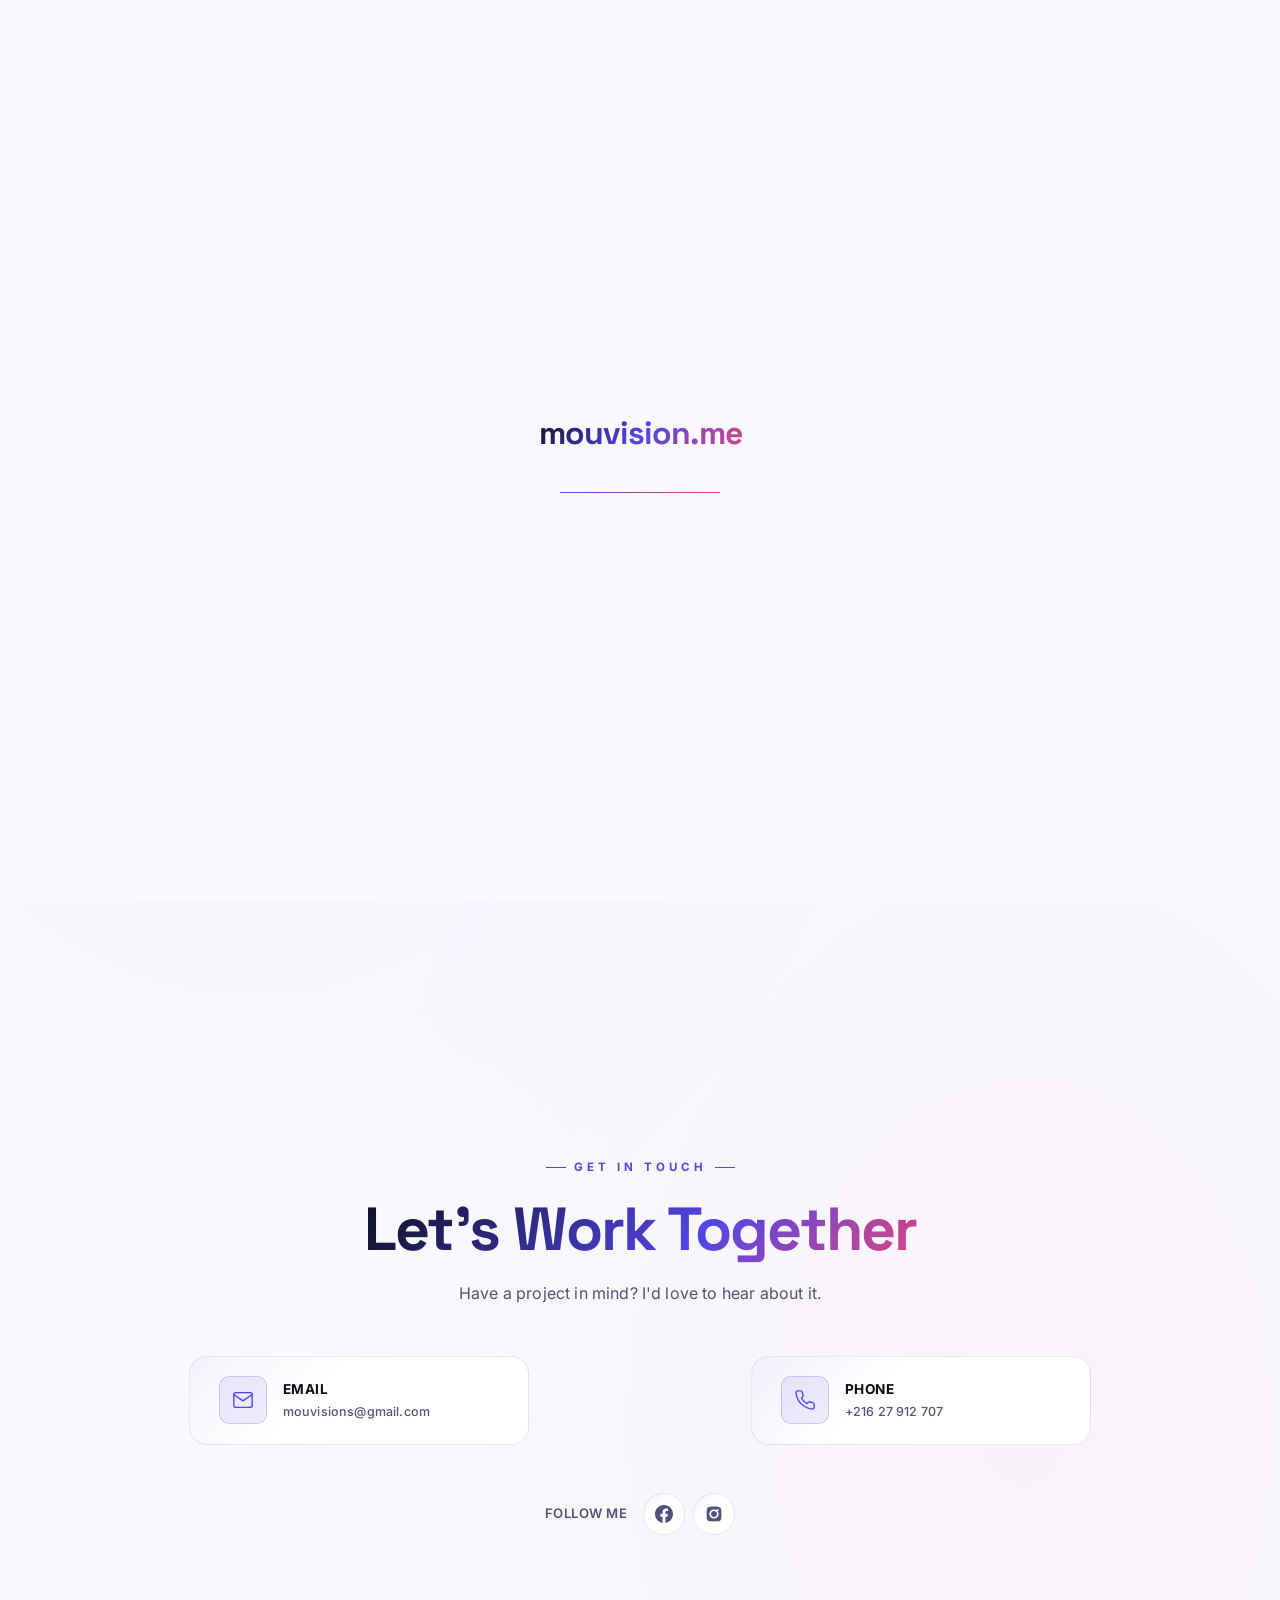
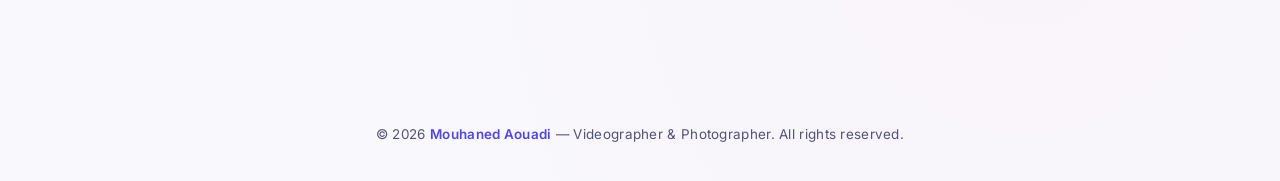
==== commit ce6044c5: "999" ====
--- a/events/index.html
+++ b/events/index.html
@@ -16,7 +16,7 @@
 <body>
     <div class="theme-transition" id="themeTransition"></div>
     <div class="loading-overlay" id="loadingOverlay">
-        <div class="loading-logo">Mouhaned Aouadi</div>
+        <div class="loading-logo">mouvision.me</div>
         <div class="loading-bar-container">
             <div class="loading-bar"></div>
         </div>
@@ -24,7 +24,6 @@
 
     <div class="mobile-nav" id="mobileNav">
         <a href="./" class="mobile-nav-link">Home</a>
-        <a href="#category" class="mobile-nav-link">Events</a>
         <a href="#contact" class="mobile-nav-link">Contact</a>
     </div>
 
@@ -36,12 +35,7 @@
 
     <header id="header">
         <nav>
-            <a href="./" class="logo" id="logoLink">Mouhaned Aouadi</a>
-            <ul class="nav-links">
-                <li><a href="./">Home</a></li>
-                <li><a href="#category" class="active">Events</a></li>
-                <li><a href="#contact">Contact</a></li>
-            </ul>
+            <a href="/" class="logo" id="logoLink">mouvision.me</a>
             <div class="nav-right">
                 <button class="theme-toggle" id="themeToggle" aria-label="Toggle theme">
                     <svg class="icon-sun" width="18" height="18" viewBox="0 0 24 24" fill="none" stroke="currentColor" stroke-width="2" stroke-linecap="round" stroke-linejoin="round">
--- a/style.css
+++ b/style.css
@@ -44,7 +44,7 @@
     --bg-gradient: radial-gradient(ellipse at 20% 20%, rgba(80, 70, 229, 0.04) 0%, transparent 50%),
                    radial-gradient(ellipse at 80% 80%, rgba(230, 69, 122, 0.03) 0%, transparent 50%),
                    var(--bg-primary);
-    --bg-card-gradient: var(--bg-card);
+    --bg-card-gradient: linear-gradient(135deg, rgba(80, 70, 229, 0.03), var(--bg-card) 40%);
     --text-primary: #0c0c18;
     --text-secondary: #52527a;
     --text-muted: #a8a8c0;
